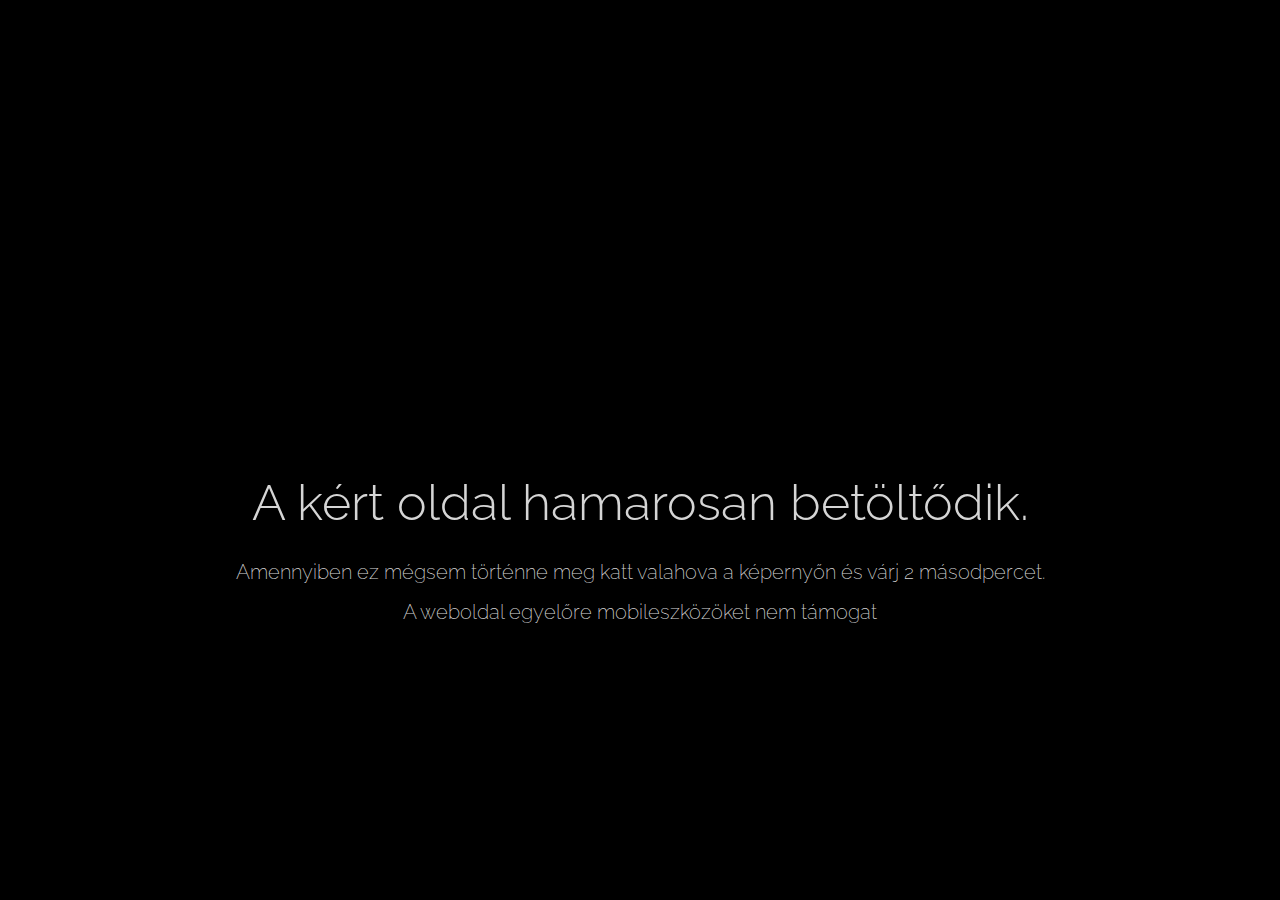
==== index.html @ 18a3f850 "initial commit" ====
<!DOCTYPE html>
<html>
  <head>
    <meta charset="utf-8">
    <meta name="viewport" content="width=device-width, initial-scale=1">
    <meta name="viewport" content="initial-scale=1, maximum-scale=1">
    <title>Tomka Botond</title>
    <link rel="stylesheet" type="text/css" href="css/style.css">
  </head>
  <body>
    <div class="preload">
      <div class="preloadanyag">
        <img class="preload-gif" src="images/preload.gif" alt="Üdvözöllek">
        <h1 class="paddingbottom20">A kért oldal hamarosan betöltődik.</h1>
        <h4 class="biggerlineheight">Amennyiben ez mégsem történne meg katt valahova a képernyőn és várj 2 másodpercet.
          <br>A weboldal egyelőre mobileszközöket nem támogat</h4>
      </div>
    </div>

    <header>
      <nav class="navbar">
        <img class="logo" src="images/logo.png">
        <img class="navbar-bg" src="images/navbarbg.png">
        <ul>
          <li><a href="rolam.html">Rólam</a></li>
          <li><a href="fotozas.html">Fotózás</a></li>
          <li><a href="videozas.html">Videózás</a></li>
          <li><a href="egyeb.html">Egyéb</a></li>
          <li><a href="kapcsolat.html"><b>Kapcsolat</b></a></li>
        </ul>
      </nav>
    </header>


    <div class="container">
      <h1 class="h1mainpage">Fő profilom a <a href="fotozas.html">Fotózás.</a></h1>
      <img class="mainhorsehero" src="images/mainhorsehero.jpg" alt="">
      <h2 class="h2mainpage">Emellett sok egyéb területen is fejlesztem magam, többnyire autodidakta módon.</h2>
    </div>


    <footer class="footbar">
        <img class="footbar-bg" src="images/footbarbg.png">
        <div class="footertext">
          <h6>Kövess Instagramon: <a href="http://instagram.com/t.botond/">@t.botond</a></h6>
          <h6>(c) 2021 Minden jog fenntartva</h6>
        </div>
    </footer>

  </body>
</html>
---- css/style.css ----
@import url('https://fonts.googleapis.com/css2?family=Raleway:wght@100;200;300;400;500;600;700;800;900&display=swap');
html {
  scroll-behavior: smooth;
}

*{
  margin: 0;
  padding: 0;
  font-family: Raleway;
  background-color: #000000;
}
/*------------------------------------------------------
preload CSS
------------------------------------------------------*/

.preload{
  position: fixed;
  width: 100%;
  height: 100%;
  z-index: 20;
  background-color: #000000;
  transition-delay: 99999999s;
  transition-duration: 0.5s;
  transform-style: ease;
  display: flex;
  justify-content: center;
  align-items: center;
  text-align: center;
}

.preload-gif{
  height: 200px;
}

.preload:hover{
  position: fixed;
  width: 100%;
  height: 100%;
  background-color: rgba(255, 0, 0, 0);
  opacity: 0;
  transition-delay: 2s;
  transition-duration: 0.4s;
  transform-style: ease;
  z-index: -20;
}

.paddingbottom20{
  padding-bottom: 20px;
}

.biggerlineheight{
  line-height: 40px;
}
/*------------------------------------------------------
navigation bar CSS
------------------------------------------------------*/
.navbar {
    width: 100%;
    height: 78px;
    position: fixed;
    top: 0px;
    z-index: 10;
    list-style-type: none;
    display: inline-block;
    background-color: rgba(255, 0, 0, 0);
}
.logo {
    display: inline-block;
    vertical-align: top;
    height: 70px;
    margin-left: 15px;
    margin-top: 13px;
    background-color: rgba(255, 0, 0, 0);
}
.navbar-bg{
  display: inline-block;
  vertical-align: top;
  float: right;
  height: 78px;
  background-color: rgba(255, 0, 0, 0);
}

ul{
  position: absolute;
  top: 0px;
  right: 0px;
  font-size: 23px;
  margin-top: 26px;
}

ul li{
  display: inline-block;
  background-color: rgba(255, 0, 0, 0);
}

ul li a{
  font-weight: 400;
  text-decoration: none;
  color: #000000;
  padding: 5px 10px;
  background-color: #125674;
  transition: 0.6s ease;
}

ul li a:hover{
  font-weight: 600;
  text-decoration: none;
  color: #ffffff;
}

ul li a b{
  font-weight: 500;
  text-decoration: none;
  color: #000000;
  padding: 5px 15px;
  background-color: #125674;
  transition: 0.6s ease;
}

ul li b:hover{
  font-weight: 700;
  text-decoration: none;
  color: #ffffff;
}

/*--------------------------------------------------------------
Footer css
--------------------------------------------------------------*/
.footbar {
    width: 100%;
    height: 70px;
    z-index: 9;
    list-style-type: none;
    display: inline-block;
    background-color: rgba(255, 0, 0, 0);
}

.footbar-bg{
  position: fixed;
  bottom: 0vh;
  right: 0vh;
  z-index: 9;
  display: inline-block;
  float: right;
  height: 70px;
  background-color: rgba(255, 0, 0, 0);
}

.footertext{
  position: fixed;
  bottom: 0vh;
  right: 0vh;
  z-index: 9;
  list-style-type: none;
  margin-bottom: 5px;
  margin-right: 20px;
  letter-spacing: 3px;
  line-height: 15px;
}

h6{
  font-weight: 300;
  background-color: #1A1A1A;
  color: #939393;
  padding: 2px;
}

h6 a{
  text-decoration: none;
  background-color: #1A1A1A;
  color: #125674;
  transition: 0.4s ease;
}

h6 a:hover{
  font-weight: 500;
  color: #156C91;
}

/*---------------------------------------------------------
content all page css
---------------------------------------------------------*/

.container{
  width: 100vh;
  background-color: rgba(255, 0, 0, 0);
  display: flex;
  flex-wrap: wrap;
}

h1{
  color: #ffffff;
  font-weight: 300;
  color: #D5D5D5;
  font-size: 50px;
}

h1 a{
  font-weight: 500;
  text-decoration: none;
  color: #125674;
  transition: 0.2s ease;
}

h1 a:hover{
  font-weight: 700;
  color: #156C91;
}

h2{
  color: #ffffff;
  font-weight: 200;
  color: #D5D5D5;
  font-size: 25px;
}

h2 a{
  font-weight: 500;
  text-decoration: none;
  color: #125674;
  transition: 0.2s ease;
  font-size: 27px;
}

h2 a:hover{
  font-weight: 700;
  color: #156C91;
}

h3{
  color: #ffffff;
  font-weight: 500;
  color: #D5D5D5;
  font-size: 30px;
}

h4{
  color: #ffffff;
  font-weight: 200;
  color: #D5D5D5;
  font-size: 20px;
}

h4 a{
  font-weight: 500;
  text-decoration: none;
  color: #125674;
  transition: 0.2s ease;
  font-size: 20px;
}

h4 a:hover{
  font-weight: 600;
  color: #156C91;
}

td{
  padding: 15px;
  text-align: center;
}

h5{
  color: #ffffff;
  font-weight: 300;
  color: #D5D5D5;
  font-size: 40px;
}

h5 a{
  font-weight: 200;
  text-decoration: none;
  color: #125674;
  transition: 0.2s ease;
  font-size: 40px;
}

h5 a:hover{
  font-weight: 500;
  color: #156C91;
}

/*---------------------------------------------------------
content main css
---------------------------------------------------------*/

.h2mainpage{
  position: absolute;
  left: 45%;
  top: 70%;
  z-index: 2;
  margin-right: 3%;
}

.mainhorsehero{
  position: absolute;
  height: 100%;
  left: 5%;
  margin-right: 3%;
}

.h1mainpage{
  position: absolute;
  left: 45%;
  top: 35%;
  z-index: 2;
}

/*---------------------------------------------------------
content about css
---------------------------------------------------------*/

.about1hero{
  position: absolute;
  top: 20%;
  max-height: 65%;
  max-width: 30%;
  right: 5%;
  border-radius: 7%;
  border: 5px solid #125674;
  z-index: 5;
}

.h1about1{
  position: absolute;
  top: 24%;
  left: 5%;
  margin-right: 40%;
  z-index: 2;
}

.h2about1{
  position: absolute;
  top: 40%;
  left: 5%;
  margin-right: 45%;
  z-index: 2;
}

.h3about{
  position: absolute;
  top: 92%;
  left: 5%;
  margin-right: 40%;
  z-index: 2;
}

.nyilgorgess{
  vertical-align: middle;
  height: 30px;
  transition: 0.2s ease;
}

.nyilgorgess:hover{
  height: 37px;
  width:25px
}

.about2hero{
  position: absolute;
  top: 120%;
  max-height: 65%;
  max-width: 30%;
  left: 5%;
  border-radius: 7%;
  border: 5px solid #125674;
  z-index: 5;
}

.h1about2{
  position: absolute;
  top: 114%;
  left: 40%;
  margin-right: 5%;
  z-index: 2;
}

.h2about2{
  position: absolute;
  top: 130%;
  left: 40%;
  margin-right: 5%;
  z-index: 2;
  padding-bottom: 80px;
}

/*---------------------------------------------------------
content photography css
---------------------------------------------------------*/

.h2photography1{
  position: absolute;
  top: 25%;
  left: 5%;
  max-width: 40%;
  margin-right: 45%;
  z-index: 2;
  font-style: 200;
  line-height: 35px;
}

.h2photography2{
  position: absolute;
  bottom: 5%;
  left: 5%;
  max-width: 60%;
  margin-right: 45%;
  z-index: 2;
  font-style: 200;
  line-height: 35px;
}

.tablephoto{
  position: absolute;
  top: 20%;
  left: 50%;
  max-width: 20%;
  text-align: center;
  margin-right: 5%;
  margin-bottom: 15%;
}

.catphoto{
  max-width: 35vh;
  border-radius: 7%;
  border: 3px solid #125674;
}

.catphoto:hover{
  border: 3px solid #156C91;
}

/*---------------------------------------------------------
content videography css
---------------------------------------------------------*/

.h1videography{
  position: absolute;
  top: 17%;
  left: 5%;
  margin-right: 40%;
  z-index: 2;
}

.h2videography{
  position: absolute;
  top: 30%;
  left: 5%;
  max-width: 40%;
  margin-right: 45%;
  z-index: 2;
  font-style: 200;
  line-height: 35px;
}

/*---------------------------------------------------------
content egyeb css
---------------------------------------------------------*/

.egyebimage1{
  position: absolute;
  top: 15%;
  max-height: 35%;
  max-width: 30%;
  right: 5%;
  border-radius: 7%;
  border: 5px solid #125674;
  z-index: 5;
}

.egyebimage2{
  position: absolute;
  top: 55%;
  max-height: 35%;
  max-width: 30%;
  right: 5%;
  border-radius: 7%;
  border: 5px solid #125674;
  z-index: 5;
}

.h1egyeb{
  position: absolute;
  top: 115%;
  left: 8%;
  right: 8%;
}

.egyebimage3{
  position: absolute;
  top: 134%;
  max-height: 35%;
  max-width: 32%;
  left: 5%;
  border-radius: 7%;
  border: 5px solid #125674;
  z-index: 5;
}

.h2egyeb2{
  position: absolute;
  top: 135%;
  left: 40%;
  margin-right: 5%;
  z-index: 2;
  padding-bottom: 80px;
}

.h2egyeb3{
  position: absolute;
  top: 180%;
  left: 5%;
  margin-right: 45%;
  z-index: 2;
}

.egyebimage4{
  position: absolute;
  top: 185%;
  max-height: 65%;
  max-width: 35%;
  right: 5%;
  border-radius: 7%;
  border: 5px solid #125674;
  z-index: 5;
}

.h2egyeb4{
  position: absolute;
  top: 255%;
  left: 40%;
  margin-right: 5%;
  z-index: 2;
  padding-bottom: 80px;
}

.egyebimage5{
  position: absolute;
  top: 252%;
  max-height: 35%;
  max-width: 32%;
  left: 5%;
  border-radius: 7%;
  border: 5px solid #125674;
  z-index: 5;
}

/*---------------------------------------------------------
content egyeb css
---------------------------------------------------------*/

.kapcsolathorse{
  position: absolute;
  height: 100vh;
  right: 0%;
}

.h1kapcsolat{
  position: absolute;
  left: 3%;
  top: 30%;
  z-index: 2;
  font-weight: 200;
}

.h2kapcsolat{
  position: absolute;
  left: 5%;
  top: 50%;
  z-index: 2;
  margin-right: 3%;
}

.kozmedicon{
  vertical-align: middle;
  height: 50px;
}
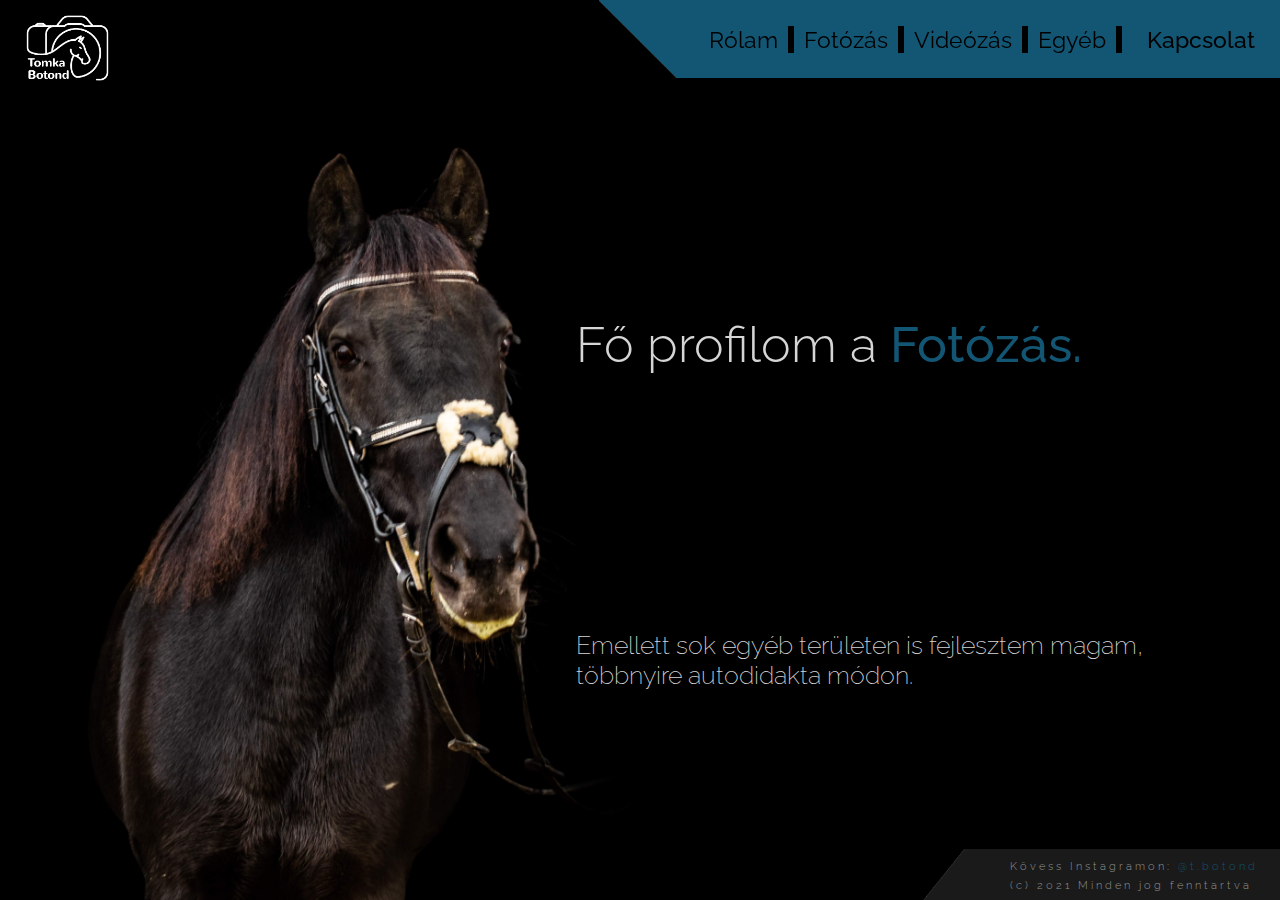
==== commit 5582a865: "preload delete" ====
--- a/index.html
+++ b/index.html
@@ -8,14 +8,14 @@
     <link rel="stylesheet" type="text/css" href="css/style.css">
   </head>
   <body>
-    <div class="preload">
+    <!--div class="preload">
       <div class="preloadanyag">
         <img class="preload-gif" src="images/preload.gif" alt="Üdvözöllek">
         <h1 class="paddingbottom20">A kért oldal hamarosan betöltődik.</h1>
         <h4 class="biggerlineheight">Amennyiben ez mégsem történne meg katt valahova a képernyőn és várj 2 másodpercet.
           <br>A weboldal egyelőre mobileszközöket nem támogat</h4>
       </div>
-    </div>
+    </div-->
 
     <header>
       <nav class="navbar">
--- a/css/style.css
+++ b/css/style.css
@@ -38,7 +38,7 @@
   height: 100%;
   background-color: rgba(255, 0, 0, 0);
   opacity: 0;
-  transition-delay: 2s;
+  transition-delay: 4s;
   transition-duration: 0.4s;
   transform-style: ease;
   z-index: -20;
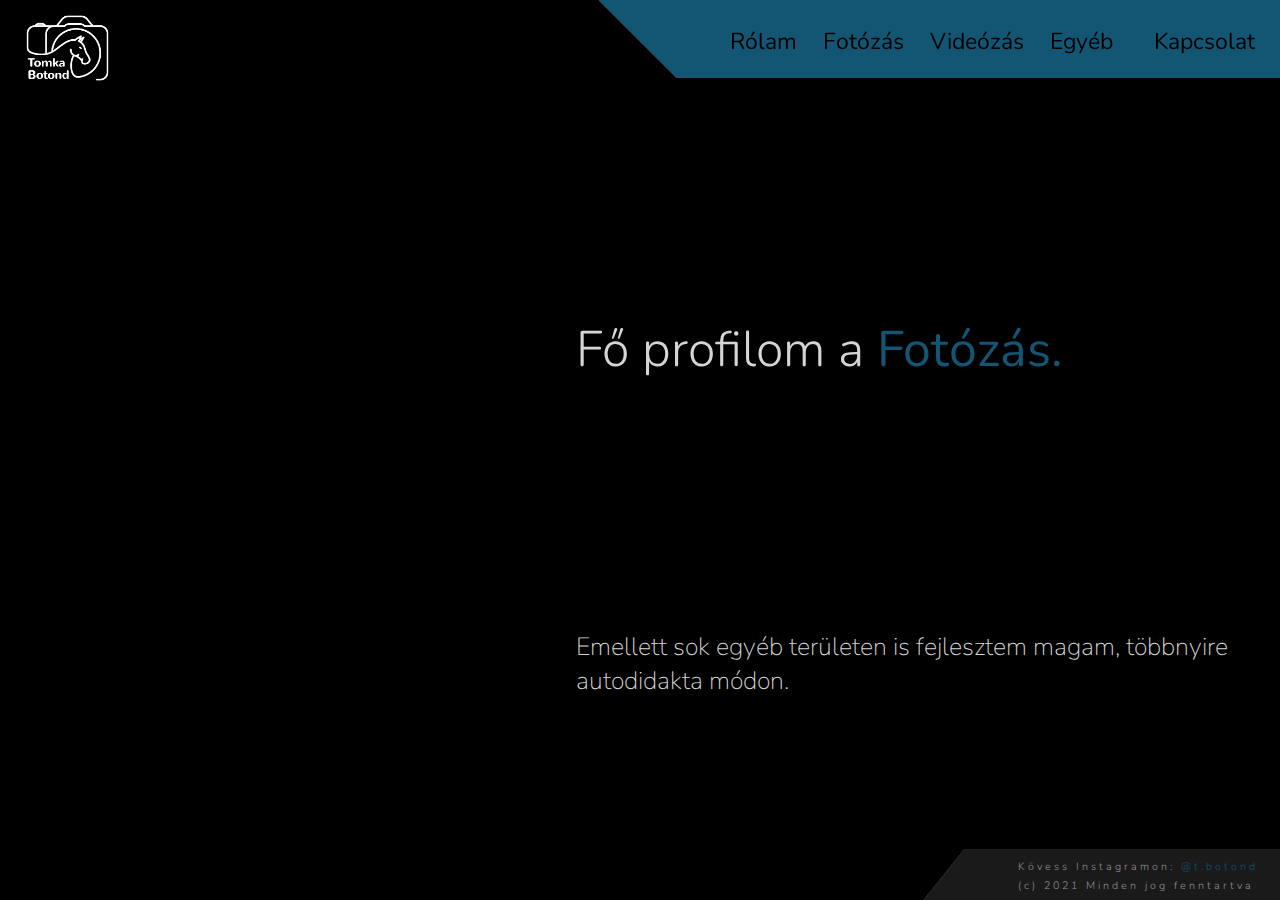
==== commit 58e40644: "CSS class-ok magyarosítása" ====
--- a/index.html
+++ b/index.html
@@ -6,21 +6,22 @@
     <meta name="viewport" content="initial-scale=1, maximum-scale=1">
     <title>Tomka Botond</title>
     <link rel="stylesheet" type="text/css" href="css/style.css">
+    <link rel="shortcut icon" type="image/jpg" href="images/favicon.png"/>
   </head>
   <body>
-    <!--div class="preload">
-      <div class="preloadanyag">
-        <img class="preload-gif" src="images/preload.gif" alt="Üdvözöllek">
-        <h1 class="paddingbottom20">A kért oldal hamarosan betöltődik.</h1>
-        <h4 class="biggerlineheight">Amennyiben ez mégsem történne meg katt valahova a képernyőn és várj 2 másodpercet.
+    <!--div class="elotoltes">
+      <div class="elotoltesanyag">
+        <img class="elotoltes-gif" src="images/preload.gif" alt="Üdvözöllek">
+        <h1 class="alsopadding20">A kért oldal hamarosan betöltődik.</h1>
+        <h4 class="nagyobbsormagassag">Amennyiben ez mégsem történne meg katt valahova a képernyőn és várj 2 másodpercet.
           <br>A weboldal egyelőre mobileszközöket nem támogat</h4>
       </div>
     </div-->
 
     <header>
-      <nav class="navbar">
-        <img class="logo" src="images/logo.png">
-        <img class="navbar-bg" src="images/navbarbg.png">
+      <nav class="navsav">
+        <img class="navsav-bg" src="images/navbarbg.png">
+        <a href="index.html"><img class="logo" src="images/logo.png"></a>
         <ul>
           <li><a href="rolam.html">Rólam</a></li>
           <li><a href="fotozas.html">Fotózás</a></li>
@@ -32,16 +33,16 @@
     </header>
 
 
-    <div class="container">
-      <h1 class="h1mainpage">Fő profilom a <a href="fotozas.html">Fotózás.</a></h1>
-      <img class="mainhorsehero" src="images/mainhorsehero.jpg" alt="">
-      <h2 class="h2mainpage">Emellett sok egyéb területen is fejlesztem magam, többnyire autodidakta módon.</h2>
+    <div class="kontener">
+      <h1 class="h1fooldal">Fő profilom a <a href="fotozas.html">Fotózás.</a></h1>
+      <img class="fooldalkep1" src="images/mainhorseheromeret.jpg" alt="">
+      <h2 class="h2fooldal">Emellett sok egyéb területen is fejlesztem magam, többnyire autodidakta módon.</h2>
     </div>
 
 
-    <footer class="footbar">
-        <img class="footbar-bg" src="images/footbarbg.png">
-        <div class="footertext">
+    <footer class="lablec">
+        <img class="lablec-bg" src="images/footbarbg.png">
+        <div class="lablecszoveg">
           <h6>Kövess Instagramon: <a href="http://instagram.com/t.botond/">@t.botond</a></h6>
           <h6>(c) 2021 Minden jog fenntartva</h6>
         </div>
--- a/css/style.css
+++ b/css/style.css
@@ -1,4 +1,5 @@
 @import url('https://fonts.googleapis.com/css2?family=Raleway:wght@100;200;300;400;500;600;700;800;900&display=swap');
+@import url('https://fonts.googleapis.com/css2?family=Nunito:wght@200;300;400;600;700;800;900&display=swap');
 html {
   scroll-behavior: smooth;
 }
@@ -6,14 +7,15 @@
 *{
   margin: 0;
   padding: 0;
-  font-family: Raleway;
+  /*font-family: Raleway;*/
+  font-family: Nunito;
   background-color: #000000;
 }
 /*------------------------------------------------------
 preload CSS
 ------------------------------------------------------*/
 
-.preload{
+.elotoltes{
   position: fixed;
   width: 100%;
   height: 100%;
@@ -28,11 +30,11 @@
   text-align: center;
 }
 
-.preload-gif{
+.elotoltes-gif{
   height: 200px;
 }
 
-.preload:hover{
+.elotoltes:hover{
   position: fixed;
   width: 100%;
   height: 100%;
@@ -44,17 +46,17 @@
   z-index: -20;
 }
 
-.paddingbottom20{
+.alsopadding0{
   padding-bottom: 20px;
 }
 
-.biggerlineheight{
+.nagyobbsormagassag{
   line-height: 40px;
 }
 /*------------------------------------------------------
 navigation bar CSS
 ------------------------------------------------------*/
-.navbar {
+.navsav {
     width: 100%;
     height: 78px;
     position: fixed;
@@ -66,16 +68,23 @@
 }
 .logo {
     display: inline-block;
-    vertical-align: top;
+    position: fixed;
+    left: 0px;
+    top: 0px;
+    /*vertical-align: top;*/
     height: 70px;
     margin-left: 15px;
     margin-top: 13px;
     background-color: rgba(255, 0, 0, 0);
-}
-.navbar-bg{
+    z-index: 15;
+}
+.navsav-bg{
   display: inline-block;
-  vertical-align: top;
-  float: right;
+  position: fixed;
+  right: 0px;
+  top: 0px;
+  /*vertical-align: top;
+  float: right;*/
   height: 78px;
   background-color: rgba(255, 0, 0, 0);
 }
@@ -86,6 +95,7 @@
   right: 0px;
   font-size: 23px;
   margin-top: 26px;
+  background-color: rgba(255, 0, 0, 0);
 }
 
 ul li{
@@ -98,35 +108,38 @@
   text-decoration: none;
   color: #000000;
   padding: 5px 10px;
-  background-color: #125674;
+  background-color: rgba(255, 0, 0, 0);
   transition: 0.6s ease;
 }
 
 ul li a:hover{
   font-weight: 600;
   text-decoration: none;
-  color: #ffffff;
+  color: #D5D5D5;
+  background-color: rgba(255, 0, 0, 0);
 }
 
 ul li a b{
-  font-weight: 500;
+  /*font-weight: 500;*/
+  font-weight: 400;
   text-decoration: none;
   color: #000000;
   padding: 5px 15px;
-  background-color: #125674;
+  background-color: rgba(255, 0, 0, 0);
   transition: 0.6s ease;
 }
 
 ul li b:hover{
   font-weight: 700;
   text-decoration: none;
-  color: #ffffff;
+  color: #D5D5D5;
+  background-color: rgba(255, 0, 0, 0);
 }
 
 /*--------------------------------------------------------------
 Footer css
 --------------------------------------------------------------*/
-.footbar {
+.lablec {
     width: 100%;
     height: 70px;
     z-index: 9;
@@ -135,7 +148,7 @@
     background-color: rgba(255, 0, 0, 0);
 }
 
-.footbar-bg{
+.lablec-bg{
   position: fixed;
   bottom: 0vh;
   right: 0vh;
@@ -146,7 +159,7 @@
   background-color: rgba(255, 0, 0, 0);
 }
 
-.footertext{
+.lablecszoveg{
   position: fixed;
   bottom: 0vh;
   right: 0vh;
@@ -173,7 +186,8 @@
 }
 
 h6 a:hover{
-  font-weight: 500;
+  /*font-weight: 500;*/
+  font-weight: 400;
   color: #156C91;
 }
 
@@ -181,7 +195,7 @@
 content all page css
 ---------------------------------------------------------*/
 
-.container{
+.kontener{
   width: 100vh;
   background-color: rgba(255, 0, 0, 0);
   display: flex;
@@ -189,37 +203,42 @@
 }
 
 h1{
-  color: #ffffff;
+  color: #D5D5D5;
   font-weight: 300;
-  color: #D5D5D5;
   font-size: 50px;
+  background-color: rgba(255, 0, 0, 0);
 }
 
 h1 a{
-  font-weight: 500;
+  /*font-weight: 500;*/
+  font-weight: 400;
   text-decoration: none;
   color: #125674;
   transition: 0.2s ease;
+  background-color: rgba(255, 0, 0, 0);
 }
 
 h1 a:hover{
   font-weight: 700;
   color: #156C91;
+  background-color: rgba(255, 0, 0, 0);
 }
 
 h2{
-  color: #ffffff;
+  color: #D5D5D5;
   font-weight: 200;
-  color: #D5D5D5;
   font-size: 25px;
+  background-color: rgba(255, 0, 0, 0);
 }
 
 h2 a{
-  font-weight: 500;
+  /*font-weight: 500;*/
+  font-weight: 400;
   text-decoration: none;
   color: #125674;
   transition: 0.2s ease;
   font-size: 27px;
+  background-color: rgba(255, 0, 0, 0);
 }
 
 h2 a:hover{
@@ -228,25 +247,28 @@
 }
 
 h3{
-  color: #ffffff;
-  font-weight: 500;
   color: #D5D5D5;
+  /*font-weight: 500;*/
+  font-weight: 400;
   font-size: 30px;
+  background-color: rgba(255, 0, 0, 0);
 }
 
 h4{
-  color: #ffffff;
+  color: #D5D5D5;
   font-weight: 200;
-  color: #D5D5D5;
   font-size: 20px;
+  background-color: rgba(255, 0, 0, 0);
 }
 
 h4 a{
-  font-weight: 500;
+  /*font-weight: 500;*/
+  font-weight: 400;
   text-decoration: none;
   color: #125674;
   transition: 0.2s ease;
   font-size: 20px;
+  background-color: rgba(255, 0, 0, 0);
 }
 
 h4 a:hover{
@@ -257,13 +279,14 @@
 td{
   padding: 15px;
   text-align: center;
+  background-color: rgba(255, 0, 0, 0);
 }
 
 h5{
-  color: #ffffff;
+  color: #D5D5D5;
   font-weight: 300;
-  color: #D5D5D5;
   font-size: 40px;
+  background-color: rgba(255, 0, 0, 0);
 }
 
 h5 a{
@@ -272,10 +295,12 @@
   color: #125674;
   transition: 0.2s ease;
   font-size: 40px;
+  background-color: rgba(255, 0, 0, 0);
 }
 
 h5 a:hover{
-  font-weight: 500;
+  /*font-weight: 500;*/
+  font-weight: 400;
   color: #156C91;
 }
 
@@ -283,7 +308,7 @@
 content main css
 ---------------------------------------------------------*/
 
-.h2mainpage{
+.h2fooldal{
   position: absolute;
   left: 45%;
   top: 70%;
@@ -291,14 +316,15 @@
   margin-right: 3%;
 }
 
-.mainhorsehero{
-  position: absolute;
-  height: 100%;
-  left: 5%;
-  margin-right: 3%;
-}
-
-.h1mainpage{
+.fooldalkep1{
+  position: absolute;
+  max-height: 100%;
+  left: 5%;
+  max-width: 60%;
+  bottom: 0%;
+}
+
+.h1fooldal{
   position: absolute;
   left: 45%;
   top: 35%;
@@ -309,7 +335,7 @@
 content about css
 ---------------------------------------------------------*/
 
-.about1hero{
+.rolamkep1{
   position: absolute;
   top: 20%;
   max-height: 65%;
@@ -320,7 +346,7 @@
   z-index: 5;
 }
 
-.h1about1{
+.h1rolam1{
   position: absolute;
   top: 24%;
   left: 5%;
@@ -328,7 +354,7 @@
   z-index: 2;
 }
 
-.h2about1{
+.h2rolam1{
   position: absolute;
   top: 40%;
   left: 5%;
@@ -336,7 +362,7 @@
   z-index: 2;
 }
 
-.h3about{
+.h3rolam{
   position: absolute;
   top: 92%;
   left: 5%;
@@ -348,6 +374,7 @@
   vertical-align: middle;
   height: 30px;
   transition: 0.2s ease;
+  background-color: rgba(255, 0, 0, 0);
 }
 
 .nyilgorgess:hover{
@@ -355,18 +382,24 @@
   width:25px
 }
 
-.about2hero{
-  position: absolute;
-  top: 120%;
-  max-height: 65%;
-  max-width: 30%;
-  left: 5%;
+.rolamkep2{
+  max-height: 65vh;
+  max-width: 30vw;
   border-radius: 7%;
   border: 5px solid #125674;
   z-index: 5;
 }
 
-.h1about2{
+.rolam2pluszhely{
+  position: absolute;
+  top: 120%;
+  max-height: 65vh;
+  max-width: 30vw;
+  left: 5%;
+  padding-bottom: 80px;
+}
+
+.h1rolam2{
   position: absolute;
   top: 114%;
   left: 40%;
@@ -374,7 +407,7 @@
   z-index: 2;
 }
 
-.h2about2{
+.h2rolam2{
   position: absolute;
   top: 130%;
   left: 40%;
@@ -387,7 +420,7 @@
 content photography css
 ---------------------------------------------------------*/
 
-.h2photography1{
+.h2fotozas1{
   position: absolute;
   top: 25%;
   left: 5%;
@@ -398,7 +431,7 @@
   line-height: 35px;
 }
 
-.h2photography2{
+.h2fotozas2{
   position: absolute;
   bottom: 5%;
   left: 5%;
@@ -409,23 +442,22 @@
   line-height: 35px;
 }
 
-.tablephoto{
+.fototablazat{
   position: absolute;
   top: 20%;
   left: 50%;
-  max-width: 20%;
+  max-width: 20vh;
   text-align: center;
-  margin-right: 5%;
   margin-bottom: 15%;
 }
 
-.catphoto{
+.fotokategoria{
   max-width: 35vh;
   border-radius: 7%;
   border: 3px solid #125674;
 }
 
-.catphoto:hover{
+.fotokategoria:hover{
   border: 3px solid #156C91;
 }
 
@@ -433,7 +465,7 @@
 content videography css
 ---------------------------------------------------------*/
 
-.h1videography{
+.h1videozas{
   position: absolute;
   top: 17%;
   left: 5%;
@@ -441,7 +473,7 @@
   z-index: 2;
 }
 
-.h2videography{
+.h2videozas{
   position: absolute;
   top: 30%;
   left: 5%;
@@ -456,7 +488,7 @@
 content egyeb css
 ---------------------------------------------------------*/
 
-.egyebimage1{
+.egyebkep1{
   position: absolute;
   top: 15%;
   max-height: 35%;
@@ -467,7 +499,7 @@
   z-index: 5;
 }
 
-.egyebimage2{
+.egyebkep2{
   position: absolute;
   top: 55%;
   max-height: 35%;
@@ -485,7 +517,7 @@
   right: 8%;
 }
 
-.egyebimage3{
+.egyebkep3{
   position: absolute;
   top: 134%;
   max-height: 35%;
@@ -513,7 +545,7 @@
   z-index: 2;
 }
 
-.egyebimage4{
+.egyebkep4{
   position: absolute;
   top: 185%;
   max-height: 65%;
@@ -533,25 +565,32 @@
   padding-bottom: 80px;
 }
 
-.egyebimage5{
+.egyebkep5{
+  border-radius: 7%;
+  border: 5px solid #125674;
+  z-index: 5;
+}
+
+.egyebkep5pluszhely{
   position: absolute;
   top: 252%;
   max-height: 35%;
   max-width: 32%;
   left: 5%;
   border-radius: 7%;
-  border: 5px solid #125674;
-  z-index: 5;
+  padding-bottom: 80px;
 }
 
 /*---------------------------------------------------------
 content egyeb css
 ---------------------------------------------------------*/
 
-.kapcsolathorse{
-  position: absolute;
-  height: 100vh;
+.kapcsolatkep1{
+  position: absolute;
   right: 0%;
+  bottom: 0%;
+  height: 100%;
+  max-width: 75%;
 }
 
 .h1kapcsolat{
@@ -570,7 +609,7 @@
   margin-right: 3%;
 }
 
-.kozmedicon{
+.kozmedikon{
   vertical-align: middle;
   height: 50px;
 }
